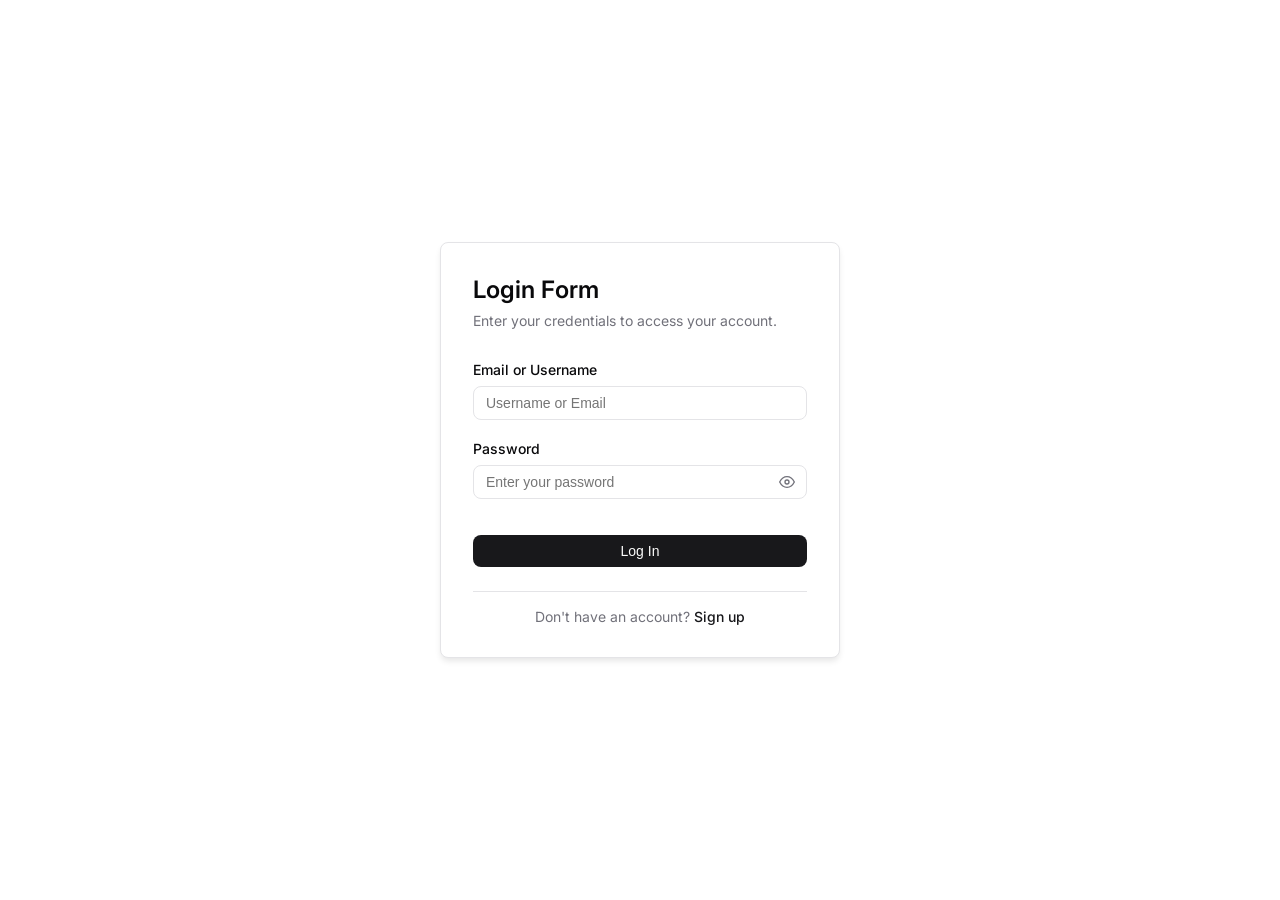
==== index.html @ 7d37ddfc "login and signup system" ====
<!DOCTYPE html>
<html lang="en">
<head>
    <meta charset="UTF-8">
    <meta name="viewport" content="width=device-width, initial-scale=1.0">
    <title>Login</title>
    <link rel="stylesheet" href="style.css">
    <link rel="preconnect" href="https://fonts.googleapis.com">
    <link rel="preconnect" href="https://fonts.gstatic.com" crossorigin>
    <link href="https://fonts.googleapis.com/css2?family=Inter:wght@400;500;600&display=swap" rel="stylesheet">
</head>
<body>
    <main class="card" id="login-card">
        <h1>Login Form</h1>
        <p class="subtitle">Enter your credentials to access your account.</p>
        <form id="login-form" novalidate>
            <div class="form-group">
                <label for="identifier">Email or Username</label>
                <input type="text" id="identifier" placeholder="Username or Email" autocomplete="username">
                <div class="error-message" id="identifier-error"></div>
            </div>
            <div class="form-group">
                <label for="password">Password</label>
                <div class="password-wrapper">
                    <input type="password" id="password" placeholder="Enter your password" autocomplete="current-password">
                    <button type="button" class="password-toggle" id="password-toggle" aria-label="Toggle password visibility">
                        <svg xmlns="http://www.w3.org/2000/svg" width="16" height="16" viewBox="0 0 24 24" fill="none" stroke="currentColor" stroke-width="2" stroke-linecap="round" stroke-linejoin="round" class="eye-icon"><title>Show Password</title><path d="M1 12s4-8 11-8 11 8 11 8-4 8-11 8-11-8-11-8z"></path><circle cx="12" cy="12" r="3"></circle></svg>
                    </button>
                </div>
                <div class="error-message" id="password-error"></div>
            </div>
            <button type="submit" id="submit-btn" class="submit-btn">Log In</button>
        </form>
        <footer class="card-footer">
            <p>Don't have an account? <a id="signup-link" href="signup.html">Sign up</a></p>
        </footer>
    </main>

    <div id="toast" class="success-toast">
        Successfully logged in!
    </div>

    <script src="script.js"></script>
</body>
</html>
<!-- Author: Subash Praveen Github: 1ofx9 -->
---- style.css ----
:root {
	--background: 0 0% 100%;
	--foreground: 240 10% 4%;
	--card: 0 0% 100%;
	--primary: 240 6% 10%;
	--primary-foreground: 0 0% 98%;
	--muted: 240 5% 96%;
	--muted-foreground: 240 4% 46%;
	--destructive: 0 84% 60%;
	--border: 240 6% 90%;
	--input: 240 6% 90%;
	--ring: 240 6% 10%;
	--radius: 0.5rem;
}

* {
	box-sizing: border-box;
	margin: 0;
	padding: 0;
}

body {
	font-family: "Inter", sans-serif;
	background-color: hsl(var(--background));
	color: hsl(var(--foreground));
	display: flex;
	justify-content: center;
	align-items: center;
	min-height: 100vh;
}

.card {
	width: 100%;
	max-width: 400px;
	background-color: hsl(var(--card));
	border: 1px solid hsl(var(--border));
	border-radius: var(--radius);
	padding: 2rem;
	box-shadow: 0 4px 6px -1px rgb(0 0 0 / 0.1);
	animation: slideUp 0.25s ease-out;
}

#signup-card {
	max-width: 500px;
}

@keyframes slideUp {
	from {
		opacity: 0;
		transform: translateY(20px);
	}
	to {
		opacity: 1;
		transform: translateY(0);
	}
}

h1 {
	font-size: 1.5rem;
	font-weight: 600;
	margin-bottom: 0.5rem;
}

.subtitle {
	color: hsl(var(--muted-foreground));
	font-size: 0.875rem;
	margin-bottom: 2rem;
}

.form-group {
	margin-bottom: 1.25rem;
}

.form-row {
	display: flex;
	gap: 1rem;
	width: 100%;
}

.form-row .form-group {
	flex: 1;
}

label {
	display: block;
	font-size: 0.875rem;
	font-weight: 500;
	margin-bottom: 0.5rem;
}

input {
	width: 100%;
	padding: 0.5rem 0.75rem;
	background-color: transparent;
	border: 1px solid hsl(var(--input));
	border-radius: var(--radius);
	color: inherit;
	font-size: 0.875rem;
}

input:focus {
	outline: none;
	border-color: hsl(var(--ring));
	box-shadow: 0 0 0 2px hsla(var(--ring), 0.2);
}

input.error {
	border-color: hsl(var(--destructive));
}

.error-message {
	color: hsl(var(--destructive));
	font-size: 0.75rem;
	margin-top: 0.25rem;
}

button {
	width: 100%;
	padding: 0.5rem 1rem;
	background-color: hsl(var(--primary));
	color: hsl(var(--primary-foreground));
	border: none;
	border-radius: var(--radius);
	font-size: 0.875rem;
	font-weight: 500;
	cursor: pointer;
	transition: opacity 0.2s;
}

.submit-btn {
	margin-top: 1rem;
}

#logout-btn {
	margin-top: 2rem;
}

button:hover {
	opacity: 0.9;
}

.success-toast {
	position: fixed;
	top: 2rem;
	right: 2rem;
	background-color: hsl(var(--primary));
	color: hsl(var(--primary-foreground));
	padding: 1rem 1.5rem;
	border-radius: var(--radius);
	transform: translateX(120%);
	transition: transform 0.3s ease;
	z-index: 100;
}

.success-toast.show {
	transform: translateX(0);
}

.card-footer {
	margin-top: 1.5rem;
	padding-top: 1rem;
	border-top: 1px solid hsl(var(--border));
	text-align: center;
}

.card-footer p {
	font-size: 0.875rem;
	color: hsl(var(--muted-foreground));
}

.card-footer a {
	color: hsl(var(--primary));
	text-decoration: none;
	font-weight: 500;
}

.password-wrapper {
	position: relative;
	display: flex;
	align-items: center;
}

.password-wrapper input {
	padding-right: 2.5rem;
}

.password-toggle {
	position: absolute;
	right: 0.75rem;
	top: 50%;
	transform: translateY(-50%);
	background: none;
	border: none;
	padding: 0;
	color: hsl(var(--muted-foreground));
	cursor: pointer;
	line-height: 0;
	display: flex;
	justify-content: end;
	width: fit-content;
}

.password-toggle:hover {
	color: hsl(var(--foreground));
}

.dashboard-info {
	margin: 1.5rem 0;
	padding: 1rem;
	background-color: hsl(var(--muted));
	border-radius: var(--radius);
	border: 1px solid hsl(var(--border));
}

.info-row {
	display: flex;
	justify-content: space-between;
	padding: 0.5rem 0;
}

.info-row:not(:last-child) {
	border-bottom: 1px solid hsla(var(--border), 0.5);
}

.info-row .label {
	font-size: 0.875rem;
	color: hsl(var(--muted-foreground));
}

.info-row .value {
	font-size: 0.875rem;
	font-weight: 600;
}

#signup-link:hover,
#login-link:hover {
	text-decoration: underline;
}
/* Author: Subash Praveen Github: 1ofx9 */
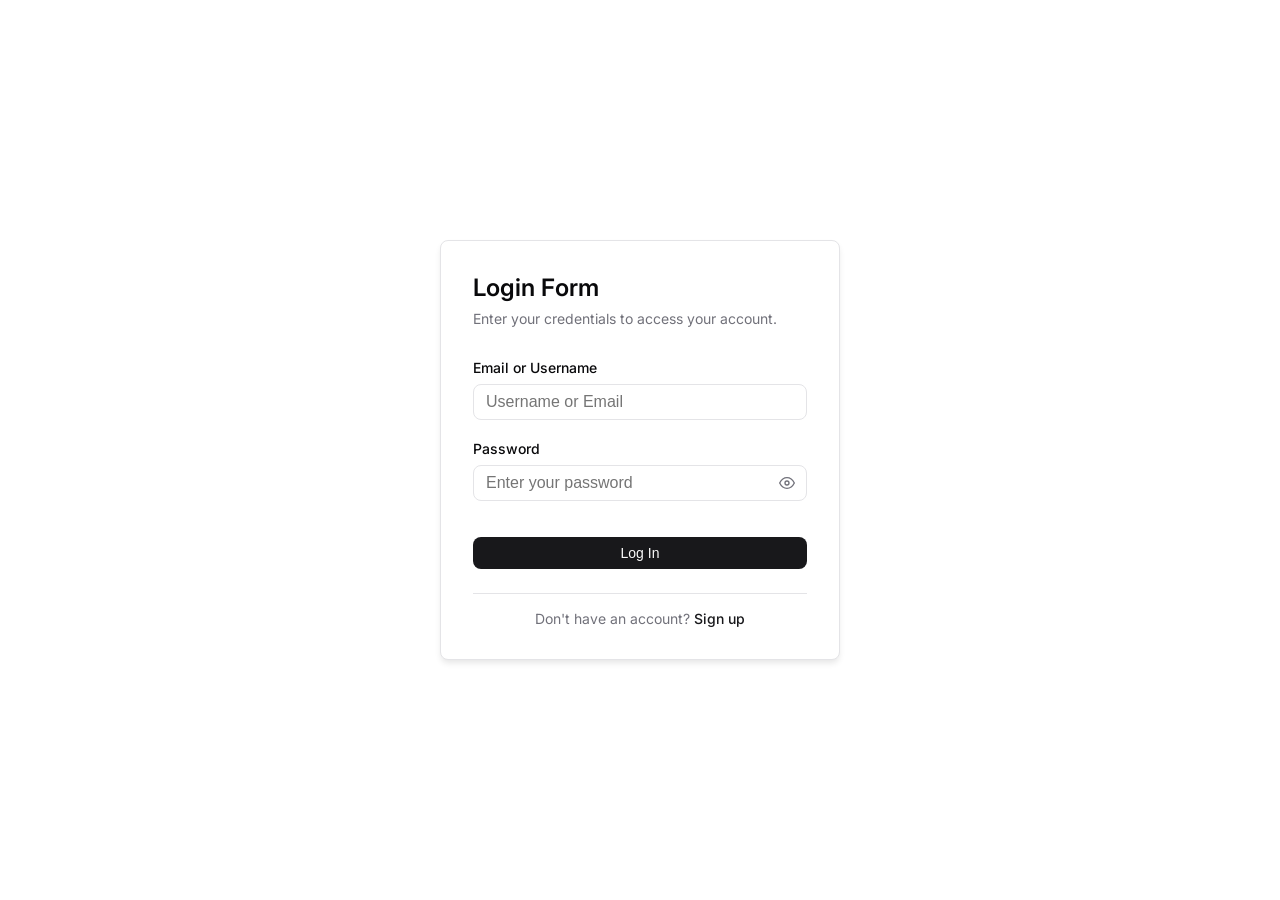
==== commit 7244281f: "feat: now mobile responsive" ====
--- a/index.html
+++ b/index.html
@@ -32,7 +32,7 @@
             <button type="submit" id="submit-btn" class="submit-btn">Log In</button>
         </form>
         <footer class="card-footer">
-            <p>Don't have an account? <a id="signup-link" href="signup.html">Sign up</a></p>
+            <p>Don't have an account? <a id="signup-link" href="./signup.html">Sign up</a></p>
         </footer>
     </main>
 
@@ -44,4 +44,3 @@
 </body>
 </html>
 <!-- Author: Subash Praveen Github: 1ofx9 -->
- 
--- a/style.css
+++ b/style.css
@@ -27,6 +27,7 @@
 	justify-content: center;
 	align-items: center;
 	min-height: 100vh;
+	padding: 1rem;
 }
 
 .card {
@@ -95,7 +96,7 @@
 	border: 1px solid hsl(var(--input));
 	border-radius: var(--radius);
 	color: inherit;
-	font-size: 0.875rem;
+	font-size: 16px; /* 16px prevents iOS auto-zoom */
 }
 
 input:focus {
@@ -236,4 +237,20 @@
 #login-link:hover {
 	text-decoration: underline;
 }
+
+@media (max-width: 640px) {
+	.card {
+		padding: 1.5rem;
+	}
+
+	h1 {
+		font-size: 1.5rem;
+	}
+
+	.form-row {
+		flex-direction: column;
+		gap: 0;
+	}
+}
+
 /* Author: Subash Praveen Github: 1ofx9 */
